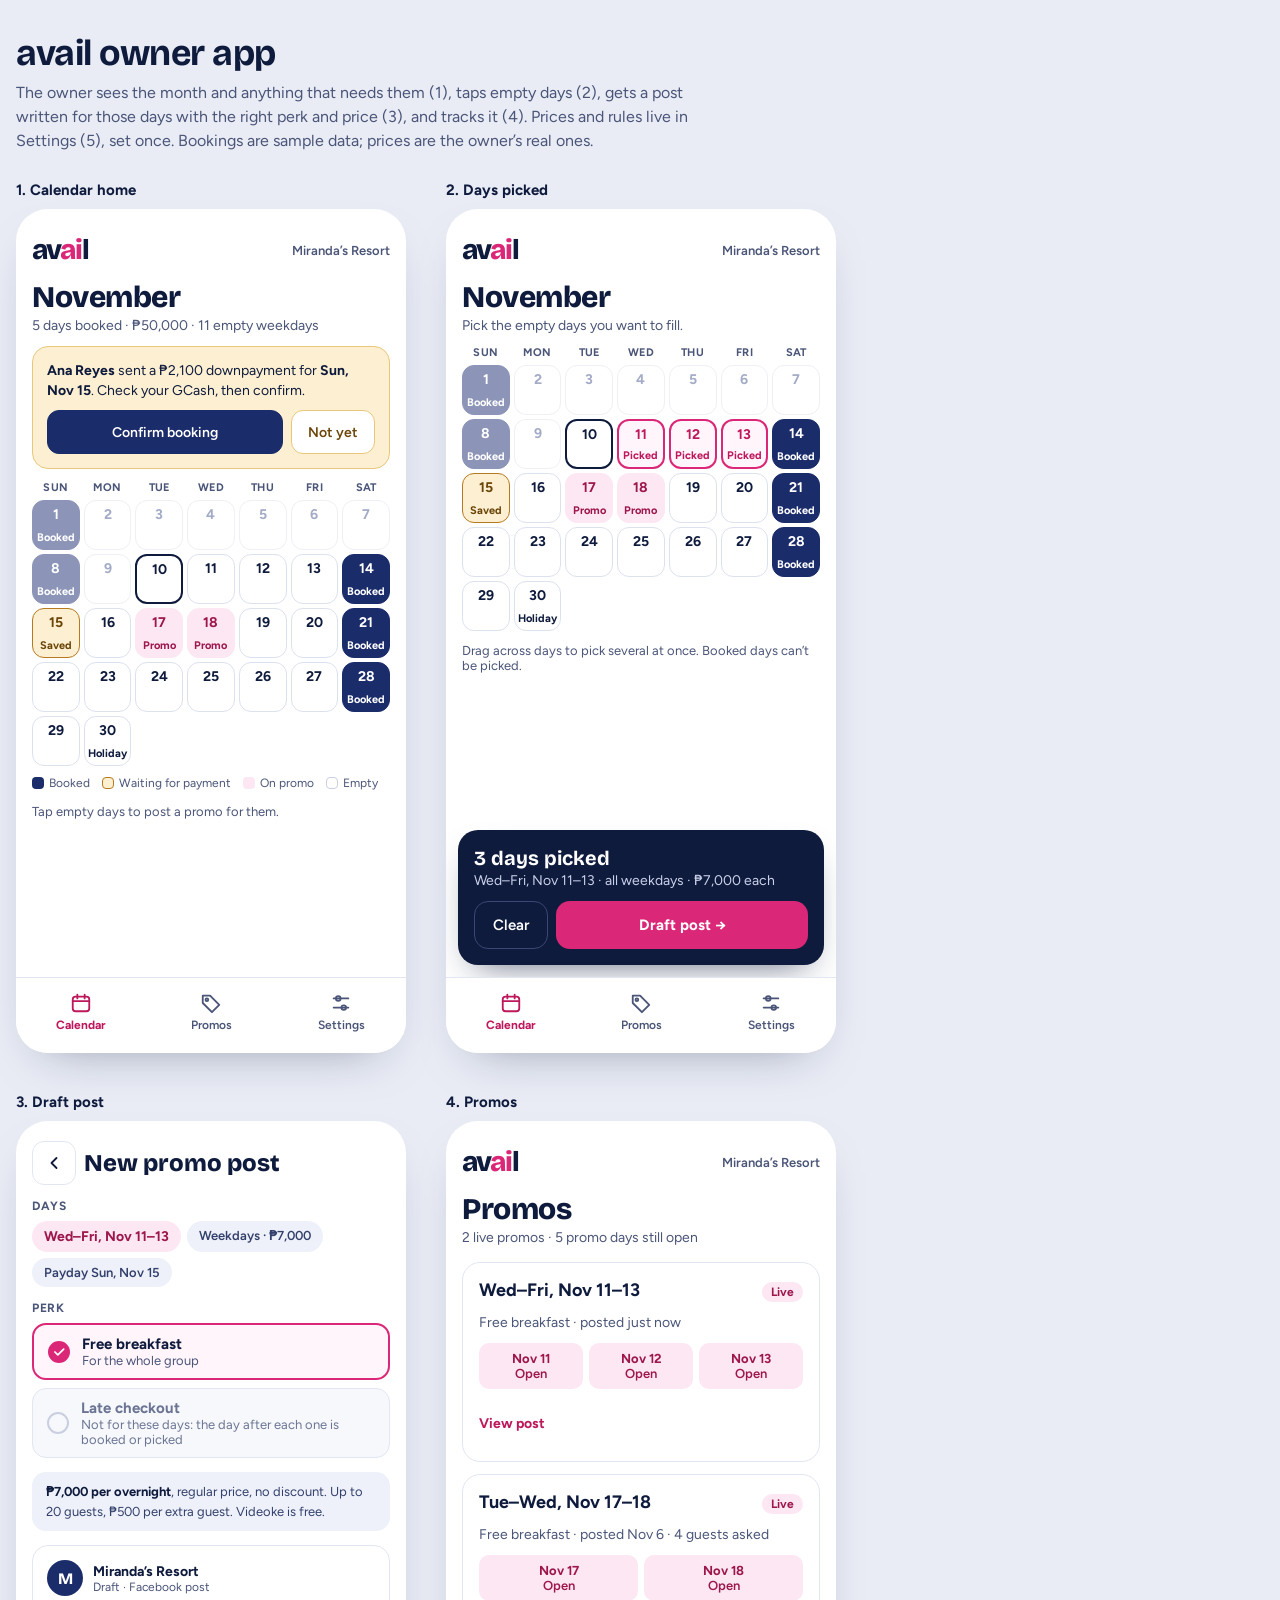
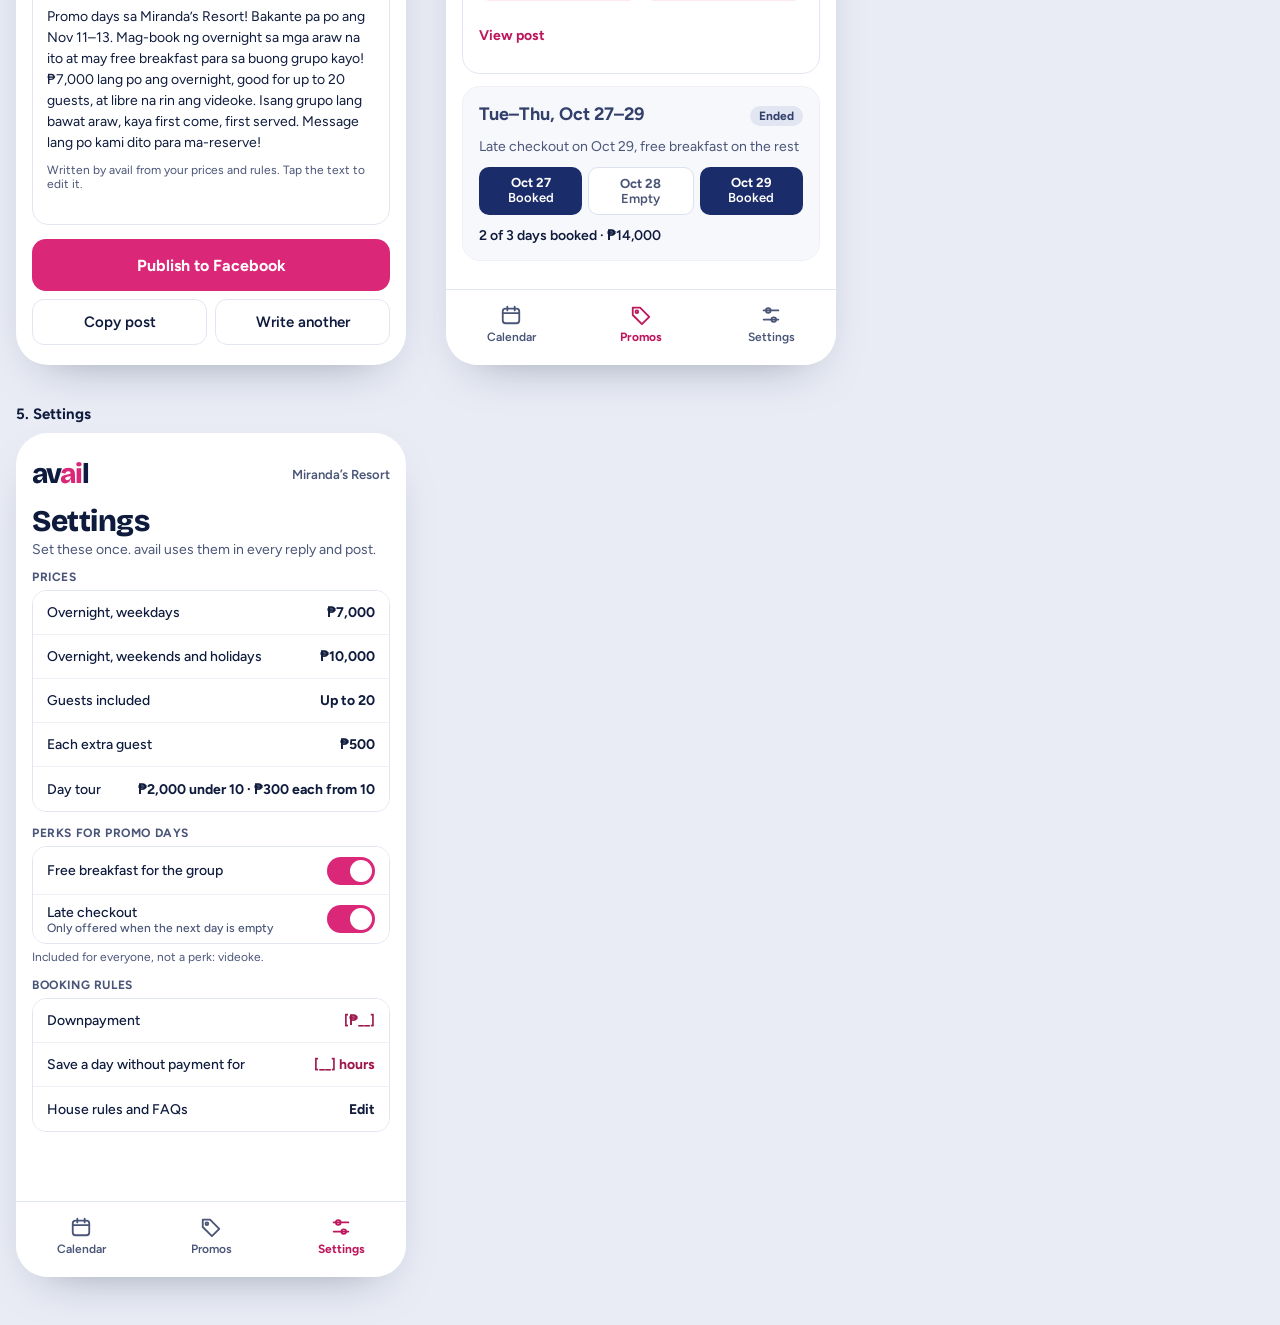
==== mockups.html @ 1884784f "Add owner app screen mockups Five phone screens on one page: calendar home, days picked, draft post," ====
<!doctype html>
<html lang="en">
<head>
<meta charset="utf-8">
<meta name="viewport" content="width=device-width, initial-scale=1">
<title>avail App Mockups</title>
<link rel="preconnect" href="https://fonts.googleapis.com">
<link rel="stylesheet" href="https://fonts.googleapis.com/css2?family=Bricolage+Grotesque:opsz,wght@12..96,600;12..96,800&family=Figtree:wght@400;500;600;700&display=swap">
<style>
:root{
  --ink:#0F1B3D; --muted:#4A5578; --line:#E2E6F2; --soft:#EEF1FA;
  --navy:#1B2C6B; --pink:#DB2777; --pink-text:#BE185D; --pink-deep:#9D174D; --pink-soft:#FCE7F3;
  --amber-soft:#FDF0D2; --amber:#B7791F; --amber-text:#6B4508; --page:#E9ECF5;
}
*{box-sizing:border-box}
body{margin:0;background:var(--page);color:var(--ink);font-family:Figtree,"Segoe UI",sans-serif}
.wrap{max-width:2200px;margin:0 auto;padding:32px max(16px,env(safe-area-inset-left,0px)) 48px max(16px,env(safe-area-inset-right,0px))}
.intro h1{margin:0;font-family:"Bricolage Grotesque",sans-serif;font-size:36px;letter-spacing:-.5px}
.intro p{margin:6px 0 0;color:var(--muted);max-width:70ch;line-height:1.5}
.row{display:flex;flex-wrap:wrap;gap:40px;margin-top:28px;align-items:flex-start}
figure{margin:0;display:flex;flex-direction:column;gap:10px}
figcaption{font-weight:700;font-size:15px}
.phone{width:390px;height:844px;max-width:100%;border-radius:32px;background:#fff;box-shadow:0 20px 50px -30px rgba(15,27,61,.5);position:relative;overflow:hidden;display:flex;flex-direction:column}
.top{padding:24px 16px 8px;display:flex;justify-content:space-between;align-items:center}
.brand{font-family:"Bricolage Grotesque",sans-serif;font-weight:800;font-size:28px;letter-spacing:-1px}
.brand span{color:var(--pink)}
.resort{font-size:13px;color:var(--muted);font-weight:600}
.head{padding:4px 16px 12px}
.head h2{margin:0;font-family:"Bricolage Grotesque",sans-serif;font-size:30px;font-weight:800;letter-spacing:-.5px}
.head p{margin:2px 0 0;font-size:14px;color:var(--muted)}
.alert{margin:0 16px 12px;padding:14px;border-radius:16px;background:var(--amber-soft);border:1px solid #E8C77A;display:flex;flex-direction:column;gap:10px}
.alert p{margin:0;font-size:14px;line-height:1.4}
.btnrow{display:flex;gap:8px}
.btn{min-height:44px;border-radius:12px;font:600 14px Figtree,sans-serif;border:1px solid var(--line);background:#fff;color:var(--ink);padding:0 16px;cursor:pointer}
.btn.navy{background:var(--navy);border-color:var(--navy);color:#fff;flex:1}
.btn.amber{border-color:#E8C77A;color:var(--amber-text)}
.cal{margin:0 16px;display:flex;flex-direction:column;gap:6px}
.dow,.grid{display:grid;grid-template-columns:repeat(7,minmax(0,1fr));gap:4px}
.dow span{font-size:11px;font-weight:700;color:var(--muted);text-align:center;letter-spacing:.4px}
.day{height:50px;border-radius:12px;padding:5px 0 6px;display:flex;flex-direction:column;align-items:center;justify-content:space-between;font-family:Figtree,sans-serif;background:#fff;color:var(--ink);border:1px solid #DCE1EE;cursor:pointer}
.day b{font-size:14px}
.day small{font-size:11px;font-weight:700;line-height:1}
.day.blank{visibility:hidden}
.day.past{color:#A3ABC6;border-color:#EEF0F6}
.day.booked{background:var(--navy);border-color:var(--navy);color:#fff}
.day.booked.past{background:#8C95B8;border-color:#8C95B8;color:#fff}
.day.saved{background:var(--amber-soft);border-color:var(--amber);color:var(--amber-text)}
.day.promo{background:var(--pink-soft);border-color:var(--pink-soft);color:var(--pink-deep)}
.day.picked{background:#FFF5FA;border:2px solid var(--pink);color:var(--pink-text)}
.day.today{border:2px solid var(--ink)}
.legend{display:flex;flex-wrap:wrap;gap:6px 12px;font-size:12px;color:var(--muted);padding-top:4px}
.legend span{display:inline-flex;align-items:center;gap:5px}
.legend i{width:12px;height:12px;border-radius:4px;display:inline-block}
.hint{margin:14px 16px 0;font-size:13px;color:var(--muted)}
.tabs{position:absolute;left:0;right:0;bottom:0;height:76px;padding-bottom:8px;border-top:1px solid var(--line);background:#fff;display:grid;grid-template-columns:repeat(3,minmax(0,1fr))}
.tabs a{display:flex;flex-direction:column;align-items:center;justify-content:center;gap:4px;text-decoration:none;color:var(--muted);font-size:12px;font-weight:600}
.tabs a.on{color:var(--pink-text);font-weight:700}
.sheet{position:absolute;left:12px;right:12px;bottom:88px;padding:16px;border-radius:20px;background:var(--ink);color:#fff;display:flex;flex-direction:column;gap:12px;box-shadow:0 16px 36px -18px rgba(15,27,61,.7)}
.sheet b{font-family:"Bricolage Grotesque",sans-serif;font-size:20px}
.sheet span{font-size:14px;color:#C9D0EA}
.sheet .clear{min-height:48px;padding:0 18px;border:1px solid #3A4775;border-radius:14px;background:transparent;color:#fff;font:600 15px Figtree,sans-serif}
.pinkbtn{flex:1;min-height:48px;border-radius:14px;background:var(--pink);color:#fff;font:700 15px Figtree,sans-serif;text-decoration:none;display:flex;align-items:center;justify-content:center;gap:8px;border:0}
.screen{padding:20px 16px;display:flex;flex-direction:column;gap:14px;height:100%}
.back{display:flex;align-items:center;gap:8px}
.back a{width:44px;height:44px;border-radius:12px;border:1px solid var(--line);display:flex;align-items:center;justify-content:center;color:var(--ink)}
.back h2{margin:0;font-family:"Bricolage Grotesque",sans-serif;font-size:24px;font-weight:800}
.label{font-size:12px;font-weight:700;letter-spacing:.6px;color:var(--muted)}
.chips{display:flex;flex-wrap:wrap;gap:6px}
.chip{padding:7px 12px;border-radius:999px;background:var(--soft);color:#33406B;font-size:13px;font-weight:600}
.chip.pink{background:var(--pink-soft);color:var(--pink-deep);font-size:14px;font-weight:700}
.opt{min-height:56px;padding:10px 14px;border-radius:14px;border:1px solid var(--line);background:#F7F8FC;display:flex;align-items:center;gap:12px;text-align:left;font-family:Figtree,sans-serif;color:#6B7593;width:100%}
.opt.on{border:2px solid var(--pink);background:#FFF5FA;color:var(--ink)}
.opt .dot{width:22px;height:22px;border-radius:50%;border:2px solid #C9CFE0;flex-shrink:0;display:flex;align-items:center;justify-content:center}
.opt.on .dot{background:var(--pink);border-color:var(--pink)}
.opt span span{font-size:13px;display:block}
.note{padding:10px 14px;border-radius:14px;background:var(--soft);font-size:13px;line-height:1.5;color:#33406B}
.post{flex:1;min-height:0;border:1px solid var(--line);border-radius:16px;padding:14px;display:flex;flex-direction:column;gap:10px;overflow:hidden}
.post .who{display:flex;align-items:center;gap:10px}
.avatar{width:36px;height:36px;border-radius:50%;background:var(--navy);color:#fff;display:flex;align-items:center;justify-content:center;font-weight:800;font-family:"Bricolage Grotesque",sans-serif}
.post p{margin:0;font-size:14px;line-height:1.5}
.post small{font-size:12px;color:var(--muted)}
.card{border:1px solid var(--line);border-radius:18px;padding:16px;display:flex;flex-direction:column;gap:12px}
.card.ended{background:#F7F8FC;border-color:#EEF0F6}
.card .titlerow{display:flex;justify-content:space-between;align-items:baseline;gap:8px}
.card h3{margin:0;font-size:18px}
.badge{padding:3px 9px;border-radius:999px;background:var(--pink-soft);color:var(--pink-deep);font-size:12px;font-weight:700}
.badge.grey{background:var(--line);color:#33406B}
.days{display:flex;gap:6px}
.days span{flex:1;padding:8px 0;border-radius:10px;text-align:center;font-size:13px;font-weight:700;background:var(--pink-soft);color:var(--pink-deep)}
.days span em{display:block;font-style:normal;font-weight:600}
.days span.bk{background:var(--navy);color:#fff}
.days span.em{background:#fff;border:1px solid #DCE1EE;color:var(--muted)}
.list{border:1px solid var(--line);border-radius:14px;overflow:hidden}
.list .item{width:100%;min-height:44px;padding:0 14px;border:0;border-bottom:1px solid #EEF0F6;background:#fff;display:flex;justify-content:space-between;align-items:center;gap:10px;font:500 14px Figtree,sans-serif;color:var(--ink);text-align:left}
.list .item:last-child{border-bottom:0}
.blank-val{color:var(--pink-deep)}
.switch{width:48px;height:28px;border:0;border-radius:999px;background:var(--pink);position:relative;flex-shrink:0}
.switch::after{content:"";position:absolute;top:3px;right:3px;width:22px;height:22px;border-radius:50%;background:#fff}
@media (max-width:430px){.phone{width:100%}}
</style>
</head>
<body>
<div class="wrap">
  <div class="intro">
    <h1>avail owner app</h1>
    <p>The owner sees the month and anything that needs them (1), taps empty days (2), gets a post written for those days with the right perk and price (3), and tracks it (4). Prices and rules live in Settings (5), set once. Bookings are sample data; prices are the owner’s real ones.</p>
  </div>

  <div class="row">
    <!-- 1. Calendar home -->
    <figure>
      <figcaption>1. Calendar home</figcaption>
      <div class="phone">
        <div class="top"><div class="brand">av<span>ai</span>l</div><div class="resort">Miranda’s Resort</div></div>
        <div class="head"><h2>November</h2><p>5 days booked · ₱50,000 · 11 empty weekdays</p></div>
        <div class="alert">
          <p><b>Ana Reyes</b> sent a ₱2,100 downpayment for <b>Sun, Nov 15</b>. Check your GCash, then confirm.</p>
          <div class="btnrow"><button class="btn navy" type="button">Confirm booking</button><button class="btn amber" type="button">Not yet</button></div>
        </div>
        <div class="cal">
          <div class="dow"><span>SUN</span><span>MON</span><span>TUE</span><span>WED</span><span>THU</span><span>FRI</span><span>SAT</span></div>
          <div class="grid" data-cal="home"></div>
          <div class="legend">
            <span><i style="background:var(--navy)"></i>Booked</span>
            <span><i style="background:var(--amber-soft);border:1px solid var(--amber)"></i>Waiting for payment</span>
            <span><i style="background:var(--pink-soft)"></i>On promo</span>
            <span><i style="border:1px solid #C9CFE0"></i>Empty</span>
          </div>
        </div>
        <p class="hint">Tap empty days to post a promo for them.</p>
        <nav class="tabs" aria-label="Main" data-tabs="calendar"></nav>
      </div>
    </figure>

    <!-- 2. Days picked -->
    <figure>
      <figcaption>2. Days picked</figcaption>
      <div class="phone">
        <div class="top"><div class="brand">av<span>ai</span>l</div><div class="resort">Miranda’s Resort</div></div>
        <div class="head"><h2>November</h2><p>Pick the empty days you want to fill.</p></div>
        <div class="cal">
          <div class="dow"><span>SUN</span><span>MON</span><span>TUE</span><span>WED</span><span>THU</span><span>FRI</span><span>SAT</span></div>
          <div class="grid" data-cal="picked"></div>
          <p style="margin:6px 0 0;font-size:13px;color:var(--muted)">Drag across days to pick several at once. Booked days can’t be picked.</p>
        </div>
        <div class="sheet">
          <div style="display:flex;flex-direction:column;gap:2px"><b>3 days picked</b><span>Wed–Fri, Nov 11–13 · all weekdays · ₱7,000 each</span></div>
          <div class="btnrow"><button class="clear" type="button">Clear</button><a class="pinkbtn" href="#draft">Draft post →</a></div>
        </div>
        <nav class="tabs" aria-label="Main" data-tabs="calendar"></nav>
      </div>
    </figure>

    <!-- 3. Draft post -->
    <figure id="draft">
      <figcaption>3. Draft post</figcaption>
      <div class="phone">
        <div class="screen">
          <div class="back"><a href="#" aria-label="Back to calendar"><svg width="20" height="20" viewBox="0 0 24 24" fill="none" stroke="currentColor" stroke-width="2.2" stroke-linecap="round" stroke-linejoin="round" aria-hidden="true"><path d="M15 18l-6-6 6-6"/></svg></a><h2>New promo post</h2></div>
          <div style="display:flex;flex-direction:column;gap:8px">
            <span class="label">DAYS</span>
            <div class="chips"><span class="chip pink">Wed–Fri, Nov 11–13</span><span class="chip">Weekdays · ₱7,000</span><span class="chip">Payday Sun, Nov 15</span></div>
          </div>
          <div style="display:flex;flex-direction:column;gap:8px">
            <span class="label">PERK</span>
            <button class="opt on" type="button" aria-pressed="true"><span class="dot"><svg width="14" height="14" viewBox="0 0 24 24" fill="none" stroke="#fff" stroke-width="3" stroke-linecap="round" stroke-linejoin="round" aria-hidden="true"><path d="M5 12l5 5L20 7"/></svg></span><span><b style="font-size:15px">Free breakfast</b><span style="color:var(--muted)">For the whole group</span></span></button>
            <button class="opt" type="button" aria-pressed="false" aria-disabled="true"><span class="dot"></span><span><b style="font-size:15px">Late checkout</b><span>Not for these days: the day after each one is booked or picked</span></span></button>
          </div>
          <div class="note"><b style="color:var(--ink)">₱7,000 per overnight</b>, regular price, no discount. Up to 20 guests, ₱500 per extra guest. Videoke is free.</div>
          <div class="post">
            <div class="who"><span class="avatar">M</span><span style="display:flex;flex-direction:column"><b style="font-size:14px">Miranda’s Resort</b><span style="font-size:12px;color:var(--muted)">Draft · Facebook post</span></span></div>
            <p>Promo days sa Miranda’s Resort! Bakante pa po ang Nov 11–13. Mag-book ng overnight sa mga araw na ito at may free breakfast para sa buong grupo kayo! ₱7,000 lang po ang overnight, good for up to 20 guests, at libre na rin ang videoke. Isang grupo lang bawat araw, kaya first come, first served. Message lang po kami dito para ma-reserve!</p>
            <small>Written by avail from your prices and rules. Tap the text to edit it.</small>
          </div>
          <div style="display:flex;flex-direction:column;gap:8px">
            <a class="pinkbtn" href="#promos" style="min-height:52px;font-size:16px">Publish to Facebook</a>
            <div class="btnrow"><button class="btn" type="button" style="flex:1;min-height:46px;font-size:15px">Copy post</button><button class="btn" type="button" style="flex:1;min-height:46px;font-size:15px">Write another</button></div>
          </div>
        </div>
      </div>
    </figure>

    <!-- 4. Promos -->
    <figure id="promos">
      <figcaption>4. Promos</figcaption>
      <div class="phone">
        <div class="top"><div class="brand">av<span>ai</span>l</div><div class="resort">Miranda’s Resort</div></div>
        <div class="head" style="padding-bottom:16px"><h2>Promos</h2><p>2 live promos · 5 promo days still open</p></div>
        <div style="padding:0 16px;display:flex;flex-direction:column;gap:12px">
          <article class="card">
            <div class="titlerow"><h3>Wed–Fri, Nov 11–13</h3><span class="badge">Live</span></div>
            <span style="font-size:14px;color:var(--muted)">Free breakfast · posted just now</span>
            <div class="days"><span>Nov 11<em>Open</em></span><span>Nov 12<em>Open</em></span><span>Nov 13<em>Open</em></span></div>
            <a href="#draft" style="font-size:14px;font-weight:700;text-decoration:none;color:var(--pink-text);min-height:44px;display:flex;align-items:center">View post</a>
          </article>
          <article class="card">
            <div class="titlerow"><h3>Tue–Wed, Nov 17–18</h3><span class="badge">Live</span></div>
            <span style="font-size:14px;color:var(--muted)">Free breakfast · posted Nov 6 · 4 guests asked</span>
            <div class="days"><span>Nov 17<em>Open</em></span><span>Nov 18<em>Open</em></span></div>
            <a href="#draft" style="font-size:14px;font-weight:700;text-decoration:none;color:var(--pink-text);min-height:44px;display:flex;align-items:center">View post</a>
          </article>
          <article class="card ended">
            <div class="titlerow"><h3 style="color:#33406B">Tue–Thu, Oct 27–29</h3><span class="badge grey">Ended</span></div>
            <span style="font-size:14px;color:var(--muted)">Late checkout on Oct 29, free breakfast on the rest</span>
            <div class="days"><span class="bk">Oct 27<em>Booked</em></span><span class="em">Oct 28<em>Empty</em></span><span class="bk">Oct 29<em>Booked</em></span></div>
            <span style="font-size:14px;font-weight:600">2 of 3 days booked · ₱14,000</span>
          </article>
        </div>
        <nav class="tabs" aria-label="Main" data-tabs="promos"></nav>
      </div>
    </figure>

    <!-- 5. Settings -->
    <figure id="settings">
      <figcaption>5. Settings</figcaption>
      <div class="phone">
        <div class="top"><div class="brand">av<span>ai</span>l</div><div class="resort">Miranda’s Resort</div></div>
        <div class="head"><h2>Settings</h2><p>Set these once. avail uses them in every reply and post.</p></div>
        <div style="padding:0 16px;display:flex;flex-direction:column;gap:14px">
          <section style="display:flex;flex-direction:column;gap:6px">
            <span class="label">PRICES</span>
            <div class="list">
              <button class="item" type="button"><span>Overnight, weekdays</span><b>₱7,000</b></button>
              <button class="item" type="button"><span>Overnight, weekends and holidays</span><b>₱10,000</b></button>
              <button class="item" type="button"><span>Guests included</span><b>Up to 20</b></button>
              <button class="item" type="button"><span>Each extra guest</span><b>₱500</b></button>
              <button class="item" type="button"><span>Day tour</span><b>₱2,000 under 10 · ₱300 each from 10</b></button>
            </div>
          </section>
          <section style="display:flex;flex-direction:column;gap:6px">
            <span class="label">PERKS FOR PROMO DAYS</span>
            <div class="list">
              <div class="item" style="min-height:48px"><span>Free breakfast for the group</span><button class="switch" type="button" role="switch" aria-checked="true" aria-label="Free breakfast"></button></div>
              <div class="item" style="min-height:48px"><span style="display:flex;flex-direction:column"><span>Late checkout</span><span style="font-size:12px;color:var(--muted)">Only offered when the next day is empty</span></span><button class="switch" type="button" role="switch" aria-checked="true" aria-label="Late checkout"></button></div>
            </div>
            <p style="margin:0;font-size:12px;color:var(--muted)">Included for everyone, not a perk: videoke.</p>
          </section>
          <section style="display:flex;flex-direction:column;gap:6px">
            <span class="label">BOOKING RULES</span>
            <div class="list">
              <button class="item" type="button"><span>Downpayment</span><b class="blank-val">[₱__]</b></button>
              <button class="item" type="button"><span>Save a day without payment for</span><b class="blank-val">[__] hours</b></button>
              <button class="item" type="button"><span>House rules and FAQs</span><b>Edit</b></button>
            </div>
          </section>
        </div>
        <nav class="tabs" aria-label="Main" data-tabs="settings"></nav>
      </div>
    </figure>
  </div>
</div>

<script>
const ICONS = {
  calendar: '<svg width="22" height="22" viewBox="0 0 24 24" fill="none" stroke="currentColor" stroke-width="2" stroke-linecap="round" aria-hidden="true"><rect x="3" y="5" width="18" height="16" rx="3"/><path d="M3 10h18M8 3v4M16 3v4"/></svg>',
  promos: '<svg width="22" height="22" viewBox="0 0 24 24" fill="none" stroke="currentColor" stroke-width="2" stroke-linecap="round" stroke-linejoin="round" aria-hidden="true"><path d="M3 12V4h8l10 10-8 8L3 12z"/><circle cx="7.5" cy="8.5" r="1.5"/></svg>',
  settings: '<svg width="22" height="22" viewBox="0 0 24 24" fill="none" stroke="currentColor" stroke-width="2" stroke-linecap="round" aria-hidden="true"><path d="M4 7h16M4 17h16"/><circle cx="9" cy="7" r="2.5"/><circle cx="15" cy="17" r="2.5"/></svg>'
};
const LINKS = { calendar: "#", promos: "#promos", settings: "#settings" };
document.querySelectorAll("[data-tabs]").forEach(nav => {
  const on = nav.dataset.tabs;
  nav.innerHTML = ["calendar", "promos", "settings"].map(k =>
    `<a href="${LINKS[k]}" class="${k === on ? "on" : ""}">${ICONS[k]}${k[0].toUpperCase() + k.slice(1)}</a>`).join("");
});

const TODAY = 10, BOOKED = [1, 8, 14, 21, 28], SAVED = [15], PROMO = [17, 18], HOLIDAYS = [1, 2, 30];
document.querySelectorAll("[data-cal]").forEach(grid => {
  const picked = grid.dataset.cal === "picked" ? [11, 12, 13] : [];
  let html = "";
  for (let n = 1; n <= 30; n++) {
    const past = n < TODAY;
    let cls = "day", label = "", state = "empty";
    if (BOOKED.includes(n)) { cls += " booked" + (past ? " past" : ""); label = "Booked"; state = "booked"; }
    else if (SAVED.includes(n)) { cls += " saved"; label = "Saved"; state = "waiting for payment"; }
    else if (PROMO.includes(n)) { cls += " promo"; label = "Promo"; state = "on promo"; }
    else if (picked.includes(n)) { cls += " picked"; label = "Picked"; state = "picked"; }
    else if (past) { cls += " past"; state = "past"; }
    else { if (HOLIDAYS.includes(n)) label = "Holiday"; if (n === TODAY) cls += " today"; }
    html += `<button type="button" class="${cls}" aria-label="November ${n}, ${state}"${picked.includes(n) ? ' aria-pressed="true"' : ""}><b>${n}</b><small>${label}</small></button>`;
  }
  for (let i = 0; i < 5; i++) html += `<div class="day blank" aria-hidden="true"></div>`;
  grid.innerHTML = html;
});
</script>
</body>
</html>
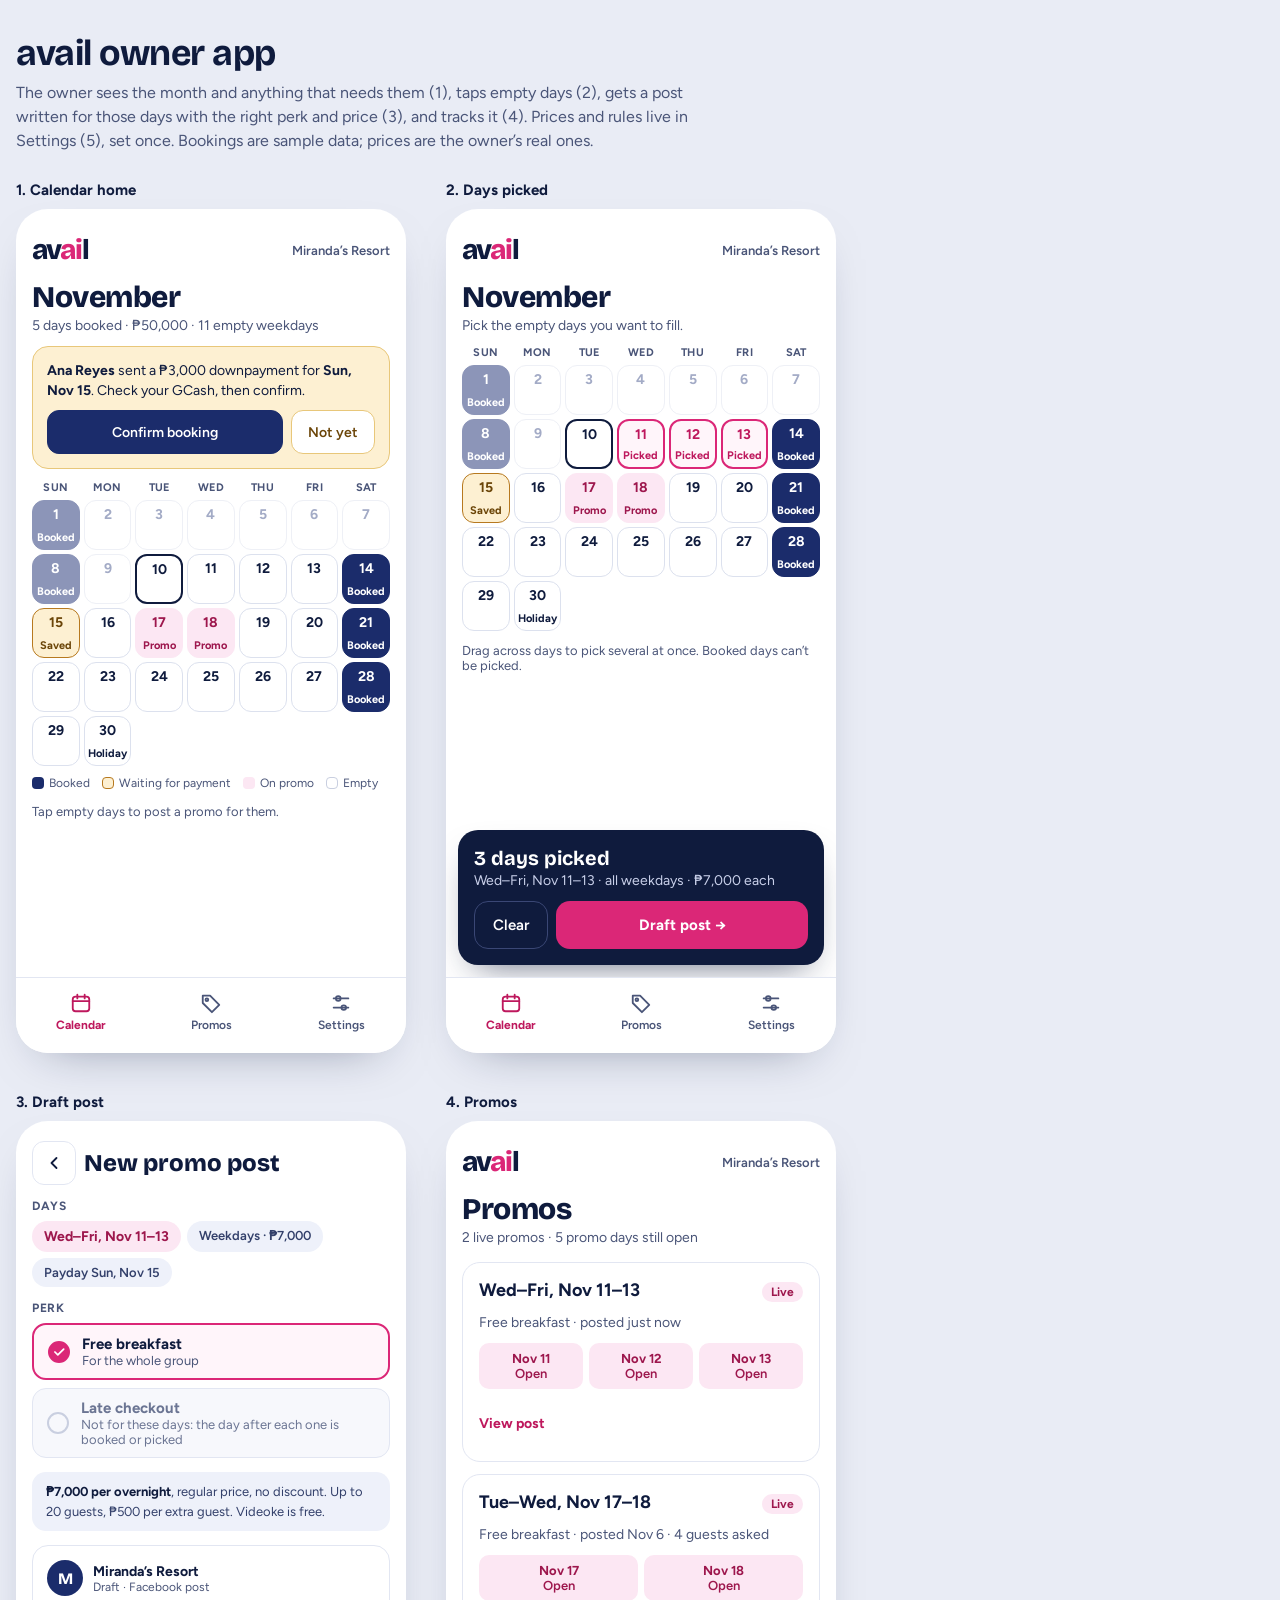
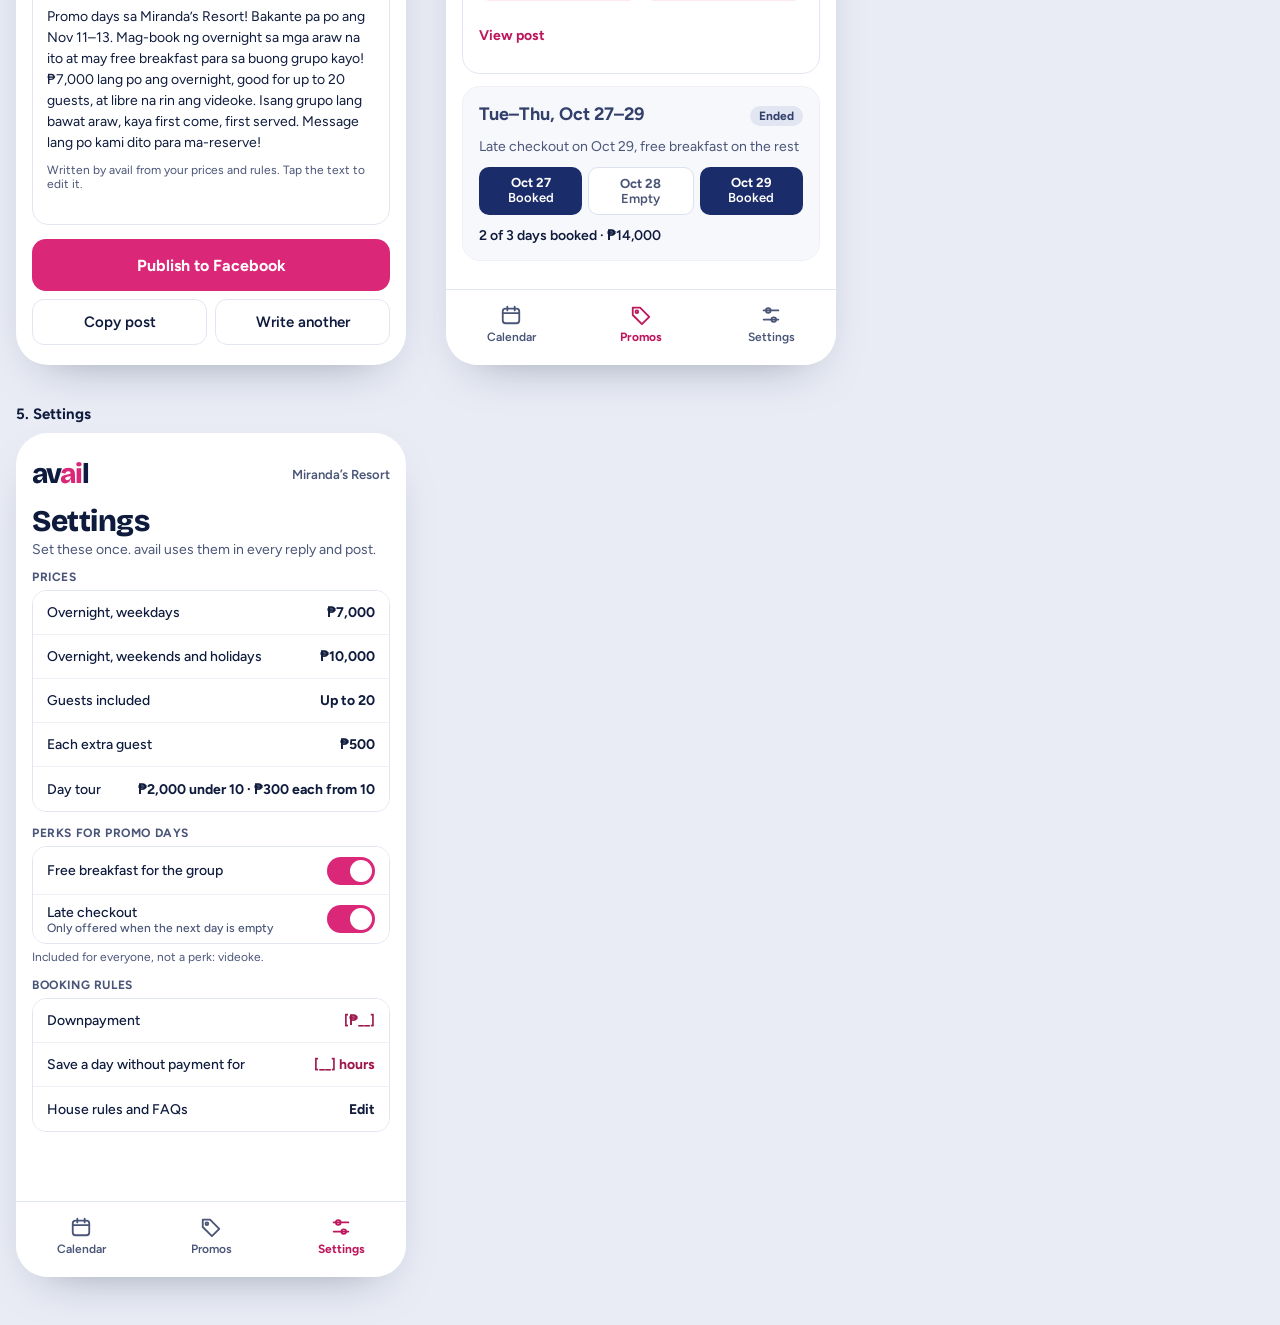
==== commit 894022dc: "Add the real avail build: owner app, n8n workflows, Sheet script - app/: owner phone app (calendar, " ====
--- a/mockups.html
+++ b/mockups.html
@@ -114,7 +114,7 @@
         <div class="top"><div class="brand">av<span>ai</span>l</div><div class="resort">Miranda’s Resort</div></div>
         <div class="head"><h2>November</h2><p>5 days booked · ₱50,000 · 11 empty weekdays</p></div>
         <div class="alert">
-          <p><b>Ana Reyes</b> sent a ₱2,100 downpayment for <b>Sun, Nov 15</b>. Check your GCash, then confirm.</p>
+          <p><b>Ana Reyes</b> sent a ₱3,000 downpayment for <b>Sun, Nov 15</b>. Check your GCash, then confirm.</p>
           <div class="btnrow"><button class="btn navy" type="button">Confirm booking</button><button class="btn amber" type="button">Not yet</button></div>
         </div>
         <div class="cal">
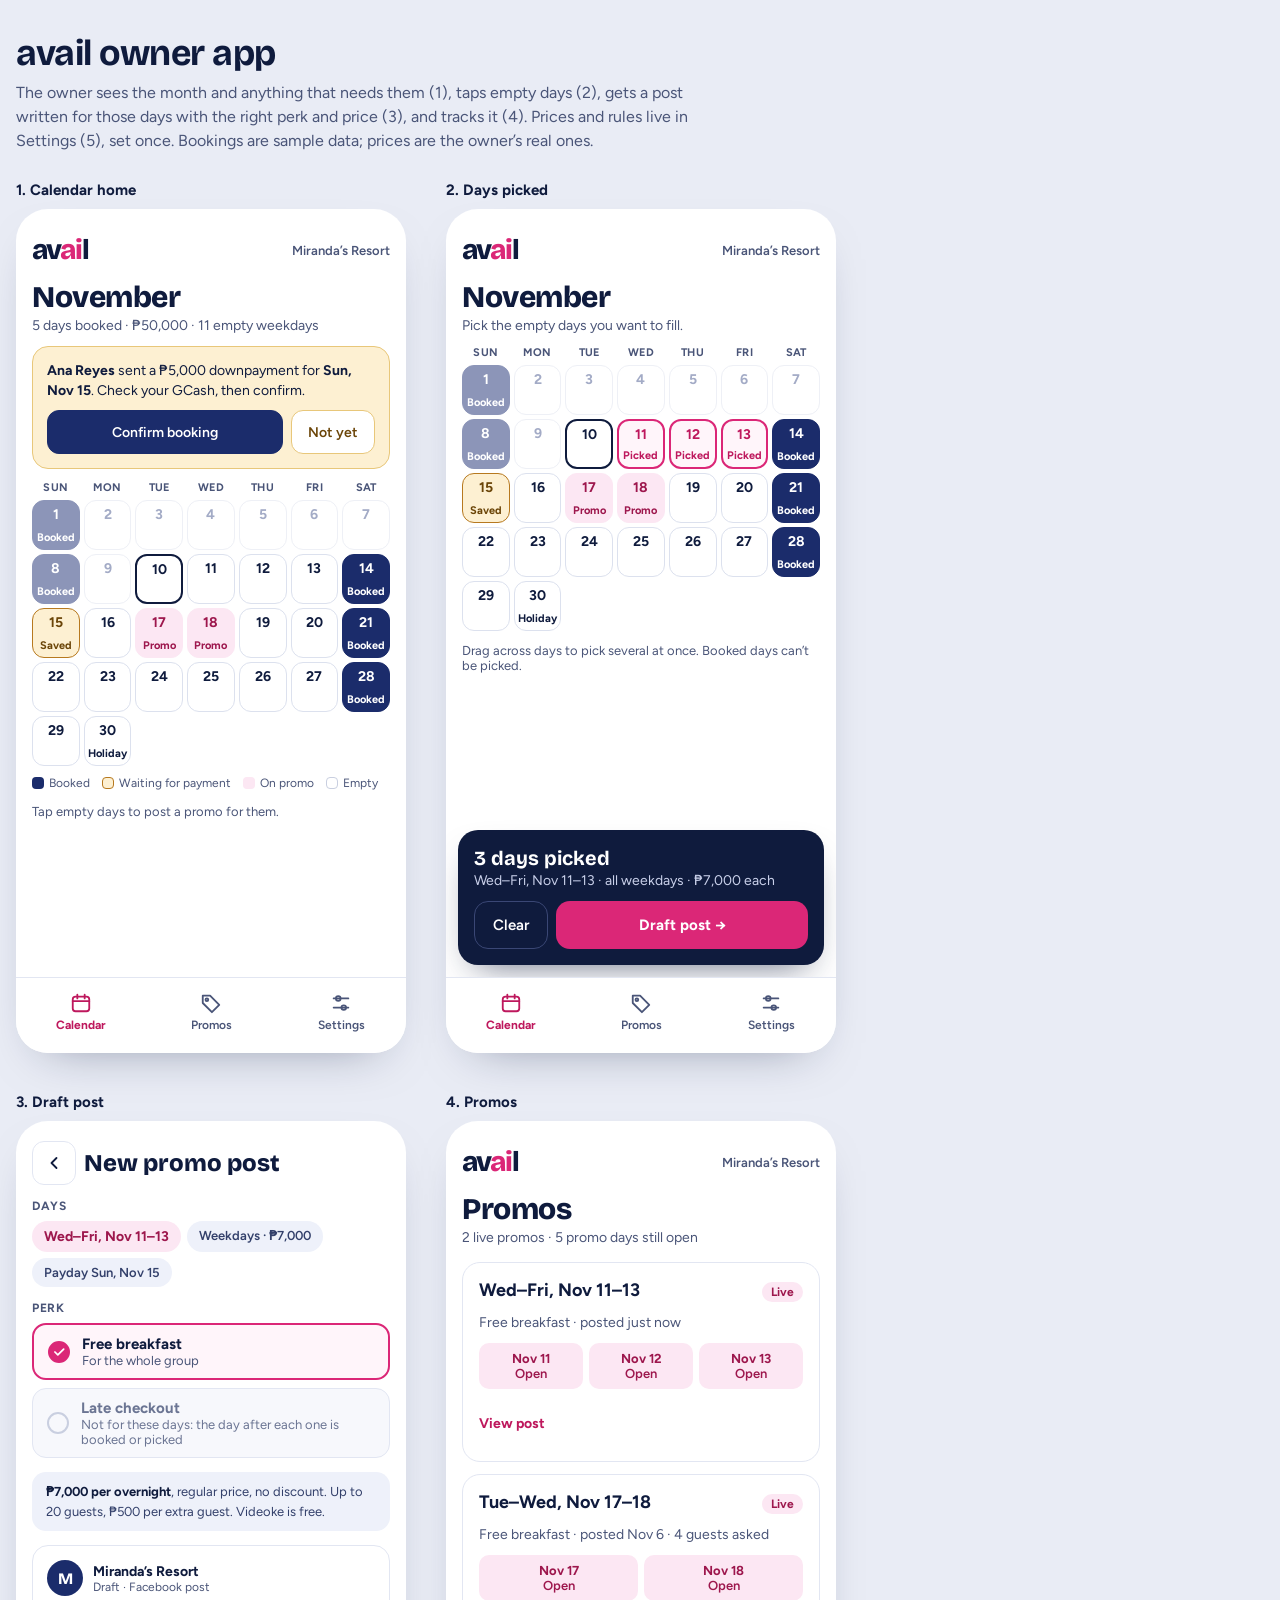
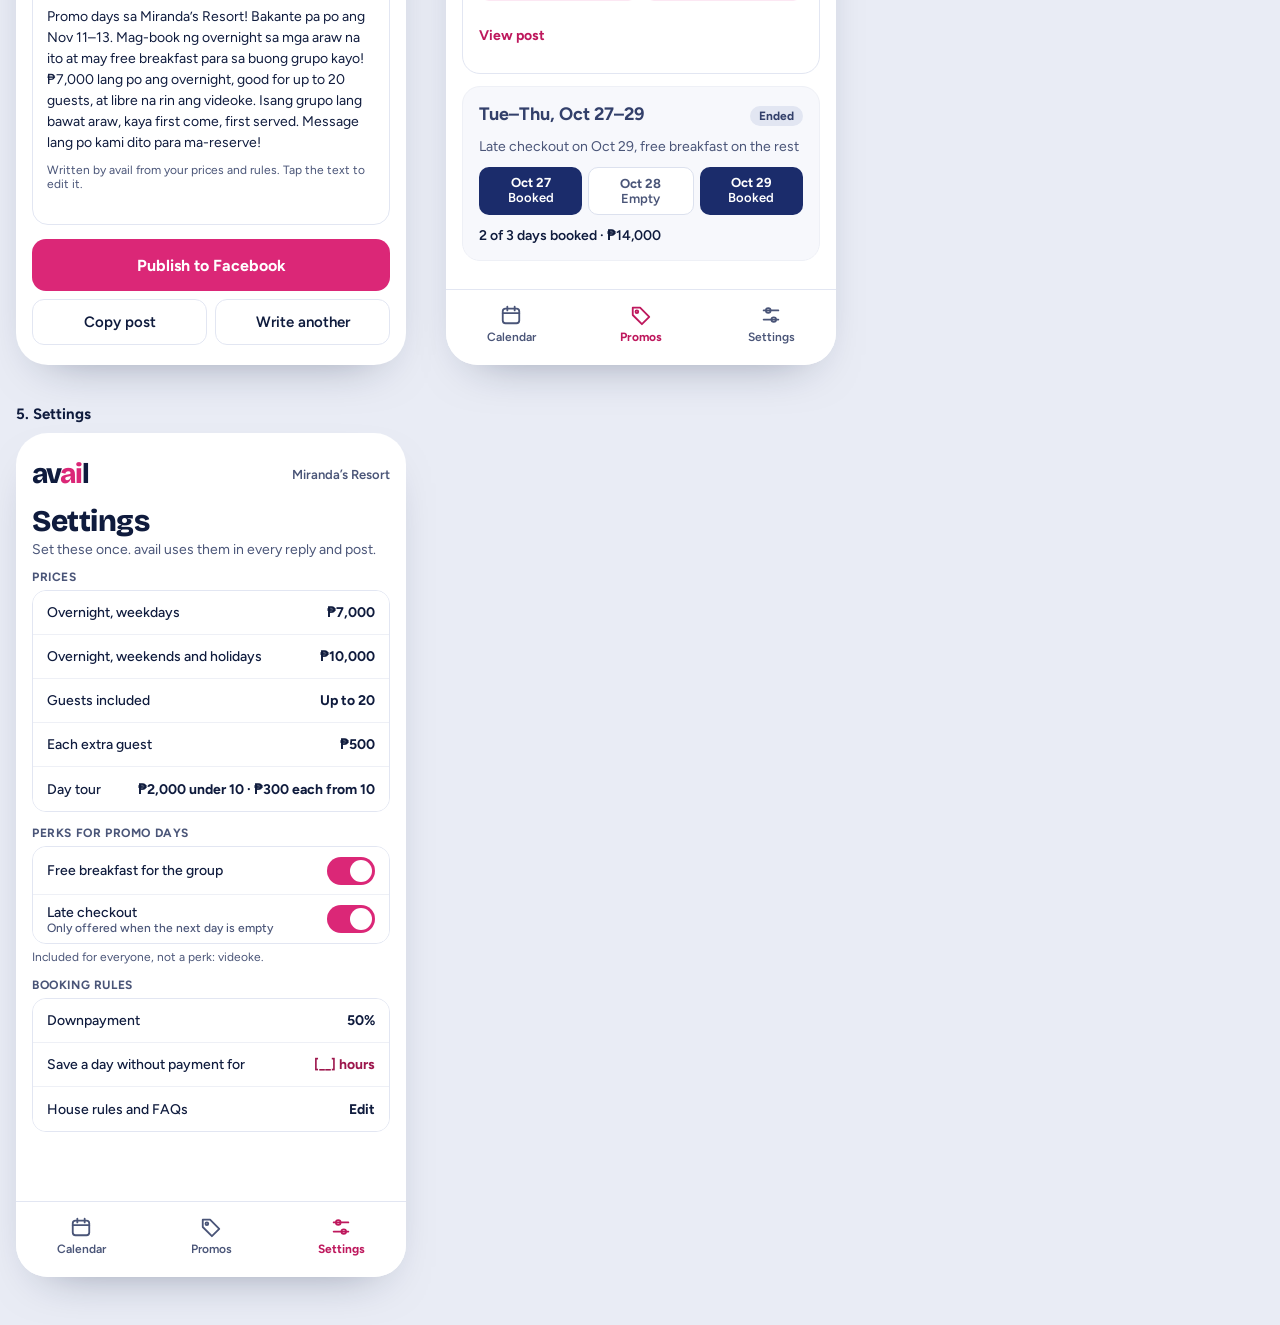
==== commit e8408dc5: "Use 50% downpayment, free pilot pricing, and promo inquiry checks" ====
--- a/mockups.html
+++ b/mockups.html
@@ -114,7 +114,7 @@
         <div class="top"><div class="brand">av<span>ai</span>l</div><div class="resort">Miranda’s Resort</div></div>
         <div class="head"><h2>November</h2><p>5 days booked · ₱50,000 · 11 empty weekdays</p></div>
         <div class="alert">
-          <p><b>Ana Reyes</b> sent a ₱3,000 downpayment for <b>Sun, Nov 15</b>. Check your GCash, then confirm.</p>
+          <p><b>Ana Reyes</b> sent a ₱5,000 downpayment for <b>Sun, Nov 15</b>. Check your GCash, then confirm.</p>
           <div class="btnrow"><button class="btn navy" type="button">Confirm booking</button><button class="btn amber" type="button">Not yet</button></div>
         </div>
         <div class="cal">
@@ -238,7 +238,7 @@
           <section style="display:flex;flex-direction:column;gap:6px">
             <span class="label">BOOKING RULES</span>
             <div class="list">
-              <button class="item" type="button"><span>Downpayment</span><b class="blank-val">[₱__]</b></button>
+              <button class="item" type="button"><span>Downpayment</span><b>50%</b></button>
               <button class="item" type="button"><span>Save a day without payment for</span><b class="blank-val">[__] hours</b></button>
               <button class="item" type="button"><span>House rules and FAQs</span><b>Edit</b></button>
             </div>
